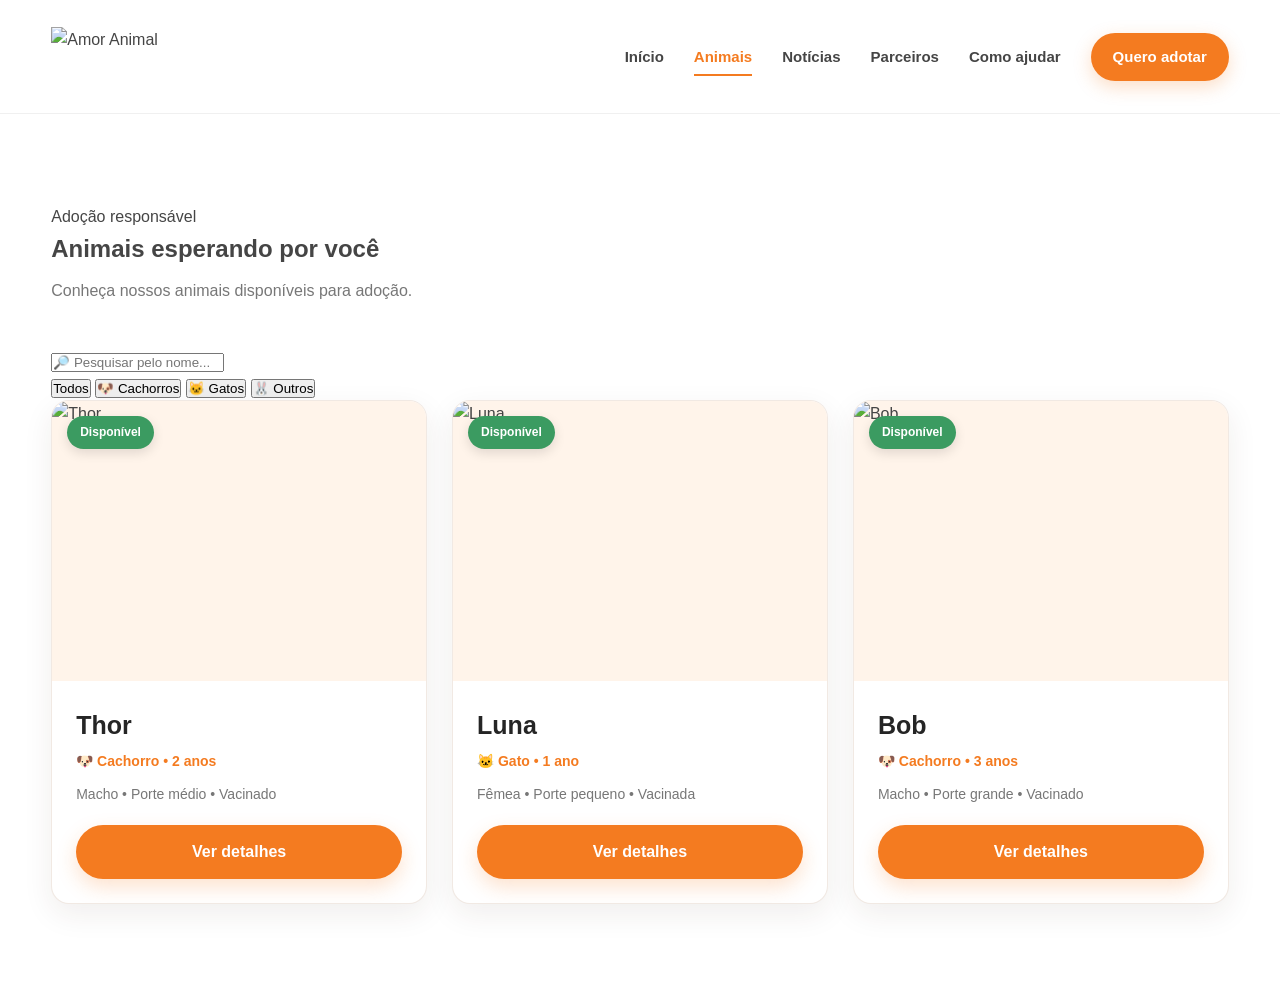
==== pages/animais.html @ cc7fd115 "first commit" ====
<!DOCTYPE html>
<html lang="pt-BR">

<head>

    <meta charset="UTF-8">

    <meta
        name="viewport"
        content="width=device-width, initial-scale=1.0"
    >

    <title>Animais para Adoção | Amor Animal</title>

    <link
        rel="stylesheet"
        href="../css/style.css"
    >

</head>

<body>

<header class="header">

    <div class="container navbar">

        <a href="../index.html" class="logo">
            <img
                src="../assets/images/logo.png"
                alt="Amor Animal"
            >
        </a>

        <button
            class="menu-toggle"
            id="menuToggle"
        >
            ☰
        </button>

        <nav class="nav" id="mainNav">

            <a href="../index.html">
                Início
            </a>

            <a href="animais.html" class="active">
                Animais
            </a>

            <a href="noticias.html">
                Notícias
            </a>

            <a href="parceiros.html">
                Parceiros
            </a>

            <a href="como-ajudar.html">
                Como ajudar
            </a>

            <a href="adocao.html" class="nav-button">
                Quero adotar
            </a>

        </nav>

    </div>

</header>


<main>

    <section class="section">

        <div class="container">

            <div class="section-header">

                <div>

                    <span class="section-tag">
                        Adoção responsável
                    </span>

                    <h1>
                        Animais esperando por você
                    </h1>

                    <p>
                        Conheça nossos animais disponíveis para adoção.
                    </p>

                </div>

            </div>


            <!-- BUSCA -->

            <div class="animal-filters">

                <input
                    type="search"
                    id="animalSearch"
                    placeholder="🔎 Pesquisar pelo nome..."
                >


                <div class="category-buttons">

                    <button
                        class="category-button active"
                        data-category="todos"
                    >
                        Todos
                    </button>

                    <button
                        class="category-button"
                        data-category="cachorro"
                    >
                        🐶 Cachorros
                    </button>

                    <button
                        class="category-button"
                        data-category="gato"
                    >
                        🐱 Gatos
                    </button>

                    <button
                        class="category-button"
                        data-category="outro"
                    >
                        🐰 Outros
                    </button>

                </div>

            </div>


            <!-- ANIMAIS -->

            <div class="animals-grid">


                <article
                    class="animal-card"
                    data-category="cachorro"
                    data-name="thor"
                >

                    <div class="animal-photo">

                        <img
                            src="../assets/images/animais/cachorro-01.jpg"
                            alt="Thor"
                        >

                        <span class="animal-status">
                            Disponível
                        </span>

                    </div>

                    <div class="animal-info">

                        <h3>
                            Thor
                        </h3>

                        <p>
                            🐶 Cachorro • 2 anos
                        </p>

                        <span class="animal-description">
                            Macho • Porte médio • Vacinado
                        </span>

                        <a
                            href="animal.html?id=thor"
                            class="btn btn-primary btn-full"
                        >
                            Ver detalhes
                        </a>

                    </div>

                </article>


                <article
                    class="animal-card"
                    data-category="gato"
                    data-name="luna"
                >

                    <div class="animal-photo">

                        <img
                            src="../assets/images/animais/gato-01.jpg"
                            alt="Luna"
                        >

                        <span class="animal-status">
                            Disponível
                        </span>

                    </div>

                    <div class="animal-info">

                        <h3>
                            Luna
                        </h3>

                        <p>
                            🐱 Gato • 1 ano
                        </p>

                        <span class="animal-description">
                            Fêmea • Porte pequeno • Vacinada
                        </span>

                        <a
                            href="animal.html?id=luna"
                            class="btn btn-primary btn-full"
                        >
                            Ver detalhes
                        </a>

                    </div>

                </article>


                <article
                    class="animal-card"
                    data-category="cachorro"
                    data-name="bob"
                >

                    <div class="animal-photo">

                        <img
                            src="../assets/images/animais/cachorro-02.jpg"
                            alt="Bob"
                        >

                        <span class="animal-status">
                            Disponível
                        </span>

                    </div>

                    <div class="animal-info">

                        <h3>
                            Bob
                        </h3>

                        <p>
                            🐶 Cachorro • 3 anos
                        </p>

                        <span class="animal-description">
                            Macho • Porte grande • Vacinado
                        </span>

                        <a
                            href="animal.html?id=bob"
                            class="btn btn-primary btn-full"
                        >
                            Ver detalhes
                        </a>

                    </div>

                </article>

            </div>

        </div>

    </section>

</main>


<script src="../js/script.js"></script>

</body>

</html>
---- css/style.css ----
/* =========================================================
   CONFORT PET
   CSS PRINCIPAL
   Versão moderna — tema laranja
========================================================= */


/* =========================================================
   VARIÁVEIS
========================================================= */

:root {

    --orange: #f47b20;
    --orange-dark: #d95f00;
    --orange-light: #fff4ea;
    --orange-soft: #ffe7d2;

    --cream: #fffaf5;

    --white: #ffffff;

    --black: #252525;

    --text: #454545;
    --text-light: #777777;

    --background: #ffffff;
    --background-light: #fffaf6;

    --border: #eee4dc;

    --success: #3b9b61;

    --radius: 16px;

    --shadow:
        0 10px 30px rgba(70, 40, 20, 0.08);

    --shadow-hover:
        0 18px 40px rgba(70, 40, 20, 0.14);

    --transition:
        all 0.3s ease;
}


/* =========================================================
   RESET
========================================================= */

* {
    margin: 0;
    padding: 0;
    box-sizing: border-box;
}


html {
    scroll-behavior: smooth;
}


body {

    font-family:
        Arial,
        Helvetica,
        sans-serif;

    background: var(--background);

    color: var(--text);

    line-height: 1.6;

    overflow-x: hidden;
}


img {

    width: 100%;

    display: block;

    object-fit: cover;
}


a {

    text-decoration: none;

    color: inherit;
}


button,
input,
select,
textarea {

    font-family: inherit;
}


/* =========================================================
   CONTAINER
========================================================= */

.container {

    width: min(1200px, 92%);

    margin: auto;
}


/* =========================================================
   HEADER
========================================================= */

.header {

    background: rgba(255, 255, 255, 0.96);

    border-bottom:
        1px solid rgba(238, 228, 220, 0.8);

    position: sticky;

    top: 0;

    z-index: 1000;

    backdrop-filter: blur(12px);
}


.navbar {

    min-height: 75px;

    display: flex;

    align-items: center;

    justify-content: space-between;
}


.logo img {

    width: 155px;

    height: 60px;

    object-fit: contain;

    transition: var(--transition);
}


.logo:hover img {

    transform: scale(1.03);
}


/* =========================================================
   MENU
========================================================= */

.nav {

    display: flex;

    align-items: center;

    gap: 30px;
}


.nav a {

    font-size: 15px;

    font-weight: 600;

    color: var(--text);

    position: relative;

    transition: var(--transition);
}


.nav a:hover,
.nav a.active {

    color: var(--orange);
}


/* Linha abaixo do menu */

.nav a:not(.nav-button)::after {

    content: "";

    position: absolute;

    left: 0;

    bottom: -7px;

    width: 0;

    height: 2px;

    background: var(--orange);

    transition: var(--transition);
}


.nav a:not(.nav-button):hover::after,
.nav a.active:not(.nav-button)::after {

    width: 100%;
}


/* =========================================================
   BOTÃO DO MENU
========================================================= */

.nav-button {

    background: var(--orange);

    color: white !important;

    padding: 12px 22px;

    border-radius: 30px;

    box-shadow:
        0 6px 18px rgba(244, 123, 32, 0.25);

    transition: var(--transition);
}


.nav-button:hover {

    background: var(--orange-dark);

    transform: translateY(-2px);

    box-shadow:
        0 10px 24px rgba(244, 123, 32, 0.30);
}


.menu-toggle {

    display: none;

    background: none;

    border: none;

    font-size: 28px;

    cursor: pointer;

    color: var(--black);
}

/* =========================================================
   HERO — IMAGEM EM CIMA E TEXTO ABAIXO
========================================================= */

.hero {
    position: relative;

    background:
        var(--cream)
        url("../assets/Images/fundo-confort-pet.png")
        center / cover no-repeat;

    padding: 0 0 70px;

    overflow: hidden;
}

/* Container do Hero */
.hero-content {
    width: 100%;
    max-width: none;

    display: flex;
    flex-direction: column;

    gap: 0;

    align-items: stretch;

    position: relative;
    z-index: 2;
}

/* =========================================================
   IMAGEM — LARGURA TOTAL
========================================================= */

.hero-image {
    width: 100%;
    max-width: 100%;

    aspect-ratio: 1126 / 386;

    border-radius: 0;

    overflow: hidden;

    background: var(--orange-soft);

    box-shadow: none;

    transform: none;

    order: 1;
}

.hero-image:hover {
    transform: none;
}

.hero-image img {
    display: block;

    width: 100%;
    height: 100%;

    object-fit: cover;
}

/* =========================================================
   TEXTO — ABAIXO DA IMAGEM
========================================================= */

.hero-text {
    order: 2;

    width: 100%;
    max-width: 900px;

    margin: 0 auto;

    padding: 55px 30px 20px;

    text-align: center;

    position: relative;
    z-index: 2;
}

/* Tag */

.hero-text .section-tag {
    display: inline-block;

    color: var(--orange);

    font-size: 13px;
    font-weight: bold;

    text-transform: uppercase;

    letter-spacing: 1.5px;

    margin-bottom: 12px;
}

/* Título */

.hero h1 {
    font-size: clamp(40px, 5vw, 64px);

    line-height: 1.05;

    letter-spacing: -1.5px;

    color: var(--black);

    margin-bottom: 25px;
}

.hero h1 span {
    color: var(--orange);

    display: block;
}

/* Texto */

.hero p {
    max-width: 750px;

    margin: 0 auto 32px;

    font-size: 18px;

    line-height: 1.7;

    color: var(--text-light);
}

/* =========================================================
   BOTÕES
========================================================= */

.hero-buttons {
    display: flex;

    justify-content: center;

    align-items: center;

    gap: 15px;

    flex-wrap: wrap;
}

/* =========================================================
   BOTÕES
========================================================= */

.btn {

    display: inline-flex;

    justify-content: center;

    align-items: center;

    padding: 14px 24px;

    min-height: 50px;

    border-radius: 30px;

    font-weight: bold;

    border: none;

    cursor: pointer;

    transition: var(--transition);
}


.btn-primary {

    background: var(--orange);

    color: white;

    box-shadow:
        0 8px 20px rgba(244, 123, 32, 0.22);
}


.btn-primary:hover {

    background: var(--orange-dark);

    transform: translateY(-2px);

    box-shadow:
        0 12px 25px rgba(244, 123, 32, 0.30);
}


.btn-secondary {

    background: white;

    color: var(--orange);

    border:
        1px solid var(--orange);
}


.btn-secondary:hover {

    background: var(--orange-light);

    transform: translateY(-2px);
}


.btn-white {

    background: white;

    color: var(--orange);

    box-shadow:
        0 8px 20px rgba(0, 0, 0, 0.10);
}


.btn-white:hover {

    background: #fff8f2;

    transform: translateY(-2px);
}


.btn-full {

    width: 100%;

    margin-top: 20px;
}


/* =========================================================
   ESTATÍSTICAS
========================================================= */

.stats {

    background: var(--white);

    border-bottom:
        1px solid var(--border);
}


.stats-grid {

    display: grid;

    grid-template-columns:
        repeat(4, 1fr);
}


.stat {

    text-align: center;

    padding: 35px 15px;

    border-right:
        1px solid var(--border);

    transition: var(--transition);
}


.stat:hover {

    background: var(--orange-light);
}


.stat:last-child {

    border-right: none;
}


.stat strong {

    display: block;

    font-size: 36px;

    line-height: 1;

    color: var(--orange);

    margin-bottom: 8px;
}


.stat span {

    color: var(--text-light);

    font-size: 14px;
}


/* =========================================================
   SEÇÕES
========================================================= */

.section {

    padding: 90px 0;
}


.section-light {

    background:
        var(--background-light);
}


/* =========================================================
   CABEÇALHO DAS SEÇÕES
========================================================= */

.section-header {

    display: flex;

    align-items: flex-end;

    justify-content: space-between;

    gap: 30px;

    margin-bottom: 45px;
}


.section-header.center {

    display: block;

    text-align: center;
}


.section-header h2 {

    font-size:
        clamp(28px, 4vw, 42px);

    color: var(--black);

    line-height: 1.2;

    letter-spacing: -0.5px;
}


.section-header p {

    margin-top: 10px;

    color: var(--text-light);

}


/* =========================================================
   SOBRE
========================================================= */

.about-grid {

    display: grid;

    grid-template-columns:
        1fr 1fr;

    gap: 60px;

    align-items: center;
}


.about-image {

    height: 410px;

    border-radius: 22px;

    overflow: hidden;

    background: var(--orange-light);

    box-shadow: var(--shadow);
}


.about-image img {

    height: 100%;

    transition:
        transform 0.5s ease;
}


.about-image:hover img {

    transform: scale(1.04);
}


.about-content h2 {

    font-size:
        clamp(30px, 4vw, 43px);

    color: var(--black);

    line-height: 1.15;

    margin-bottom: 20px;
}


.about-content p {

    margin-bottom: 15px;

    color: var(--text-light);

    line-height: 1.7;
}


.text-link {

    color: var(--orange);

    font-weight: bold;

    display: inline-block;

    margin-top: 15px;

    transition: var(--transition);
}


.text-link:hover {

    color: var(--orange-dark);

    transform: translateX(4px);
}


/* =========================================================
   ANIMAIS
========================================================= */

.animals-grid {

    display: grid;

    grid-template-columns:
        repeat(3, 1fr);

    gap: 25px;
}


.animal-card {

    background: var(--white);

    border-radius: 18px;

    overflow: hidden;

    box-shadow: var(--shadow);

    border:
        1px solid rgba(238, 228, 220, 0.8);

    transition: var(--transition);
}


.animal-card:hover {

    transform:
        translateY(-8px);

    box-shadow: var(--shadow-hover);
}


/* =========================================================
   FOTO DO ANIMAL
========================================================= */

.animal-photo {

    height: 280px;

    position: relative;

    background: var(--orange-light);

    overflow: hidden;
}


.animal-photo img {

    height: 100%;

    transition:
        transform 0.5s ease;
}


.animal-card:hover
.animal-photo img {

    transform: scale(1.05);
}


/* =========================================================
   STATUS DO ANIMAL
========================================================= */

.animal-status {

    position: absolute;

    top: 15px;

    left: 15px;

    background: var(--success);

    color: white;

    padding: 7px 13px;

    border-radius: 30px;

    font-size: 12px;

    font-weight: bold;

    box-shadow:
        0 4px 12px rgba(0, 0, 0, 0.12);
}


/* =========================================================
   INFORMAÇÕES DO ANIMAL
========================================================= */

.animal-info {

    padding: 24px;
}


.animal-info h3 {

    font-size: 25px;

    color: var(--black);

    margin-bottom: 4px;
}


.animal-info p {

    color: var(--orange);

    font-size: 14px;

    font-weight: bold;

    margin: 5px 0 10px;
}


.animal-description {

    color: var(--text-light);

    font-size: 14px;

    display: block;

    line-height: 1.6;
}


/* =========================================================
   INFORMAÇÕES EXTRAS DOS ANIMAIS
========================================================= */

.animal-meta {

    display: flex;

    gap: 8px;

    flex-wrap: wrap;

    margin:
        7px 0 12px;
}


.animal-meta span {

    background: var(--orange-light);

    color: var(--orange-dark);

    padding: 5px 9px;

    border-radius: 20px;

    font-size: 12px;

    font-weight: bold;
}


.animal-location {

    color: var(--text-light);

    font-size: 13px;

    margin-top: 8px;
}


/* =========================================================
   COMO AJUDAR
========================================================= */

.help-grid {

    display: grid;

    grid-template-columns:
        repeat(4, 1fr);

    gap: 20px;
}


.help-card {

    padding: 32px 26px;

    border:
        1px solid var(--border);

    border-radius: 18px;

    background: var(--white);

    box-shadow:
        0 5px 20px rgba(70, 40, 20, 0.04);

    transition: var(--transition);
}


.help-card:hover {

    border-color: var(--orange);

    transform:
        translateY(-8px);

    box-shadow: var(--shadow-hover);
}


/* =========================================================
   ÍCONES
========================================================= */

.help-icon {

    width: 58px;

    height: 58px;

    display: flex;

    align-items: center;

    justify-content: center;

    background: var(--orange-light);

    border-radius: 16px;

    font-size: 28px;

    margin-bottom: 20px;

    transition: var(--transition);
}


.help-card:hover
.help-icon {

    transform: scale(1.05);

    background: var(--orange-soft);
}


.help-card h3 {

    color: var(--black);

    margin-bottom: 10px;

    font-size: 20px;
}


.help-card p {

    color: var(--text-light);

    font-size: 14px;

    line-height: 1.6;
}


.help-card a {

    display: inline-block;

    color: var(--orange);

    font-weight: bold;

    margin-top: 15px;

    transition: var(--transition);
}


.help-card a:hover {

    color: var(--orange-dark);

    transform: translateX(4px);
}


/* =========================================================
   NOTÍCIAS
========================================================= */

.news-grid {

    display: grid;

    grid-template-columns:
        repeat(3, 1fr);

    gap: 25px;
}


.news-card {

    background: var(--white);

    border:
        1px solid var(--border);

    border-radius: 18px;

    overflow: hidden;

    box-shadow:
        0 5px 20px rgba(70, 40, 20, 0.04);

    transition: var(--transition);
}


.news-card:hover {

    transform:
        translateY(-6px);

    box-shadow:
        var(--shadow-hover);
}


.news-card > img {

    height: 230px;

    transition:
        transform 0.5s ease;
}


.news-card:hover > img {

    transform: scale(1.04);
}


.news-content {

    padding: 24px;
}


.news-content small {

    color: var(--orange);

    font-weight: bold;

    text-transform: uppercase;

    font-size: 12px;

    letter-spacing: 0.8px;
}


.news-content h3 {

    color: var(--black);

    margin:
        8px 0;

    line-height: 1.3;

    font-size: 20px;
}


.news-content p {

    color: var(--text-light);

    font-size: 14px;

    line-height: 1.6;
}


.news-content a {

    display: inline-block;

    color: var(--orange);

    font-weight: bold;

    margin-top: 15px;

    transition: var(--transition);
}


.news-content a:hover {

    color: var(--orange-dark);

    transform: translateX(4px);
}


/* =========================================================
   PARCEIROS
========================================================= */

.partners-grid {

    display: grid;

    grid-template-columns:
        repeat(5, 1fr);

    gap: 20px;
}


.partner {

    height: 120px;

    background:
        var(--background-light);

    border:
        1px solid var(--border);

    border-radius: var(--radius);

    display: flex;

    align-items: center;

    justify-content: center;

    color: #999;

    font-weight: bold;

    transition: var(--transition);
}


.partner:hover {

    border-color: var(--orange);

    background: var(--orange-light);

    transform:
        translateY(-4px);
}


/* =========================================================
   CTA FINAL
========================================================= */

.cta {

    background:
        linear-gradient(
            135deg,
            var(--orange),
            var(--orange-dark)
        );

    padding: 75px 0;

    color: white;

    position: relative;

    overflow: hidden;
}


.cta-content {

    display: flex;

    align-items: center;

    justify-content: space-between;

    gap: 30px;

    position: relative;

    z-index: 2;
}


.cta h2 {

    font-size:
        clamp(28px, 4vw, 42px);

    line-height: 1.15;
}


.cta p {

    margin-top: 8px;

    opacity: 0.9;
}


/* =========================================================
   FOOTER
========================================================= */

.footer {

    background: #252525;

    color: white;

    padding-top: 70px;
}


.footer-grid {

    display: grid;

    grid-template-columns:
        2fr 1fr 1fr 1fr;

    gap: 40px;
}


.footer-logo {

    color: var(--orange);

    font-size: 27px;

    font-weight: bold;

    margin-bottom: 15px;
}


.footer p {

    color: #aaa;

    font-size: 14px;

    line-height: 1.7;
}


.footer h3 {

    margin-bottom: 15px;

    font-size: 17px;
}


.footer a {

    display: block;

    color: #aaa;

    margin-bottom: 8px;

    font-size: 14px;

    transition: var(--transition);
}


.footer a:hover {

    color: var(--orange);

    transform: translateX(3px);
}


.copyright {

    border-top:
        1px solid #444;

    margin-top: 45px;

    padding: 20px 0;

    text-align: center;
}


.copyright p {

    color: #888;

    font-size: 13px;
}


/* =========================================================
   TABLET
========================================================= */

@media (max-width: 900px) {

    /* MENU */

    .menu-toggle {

        display: block;
    }


    .nav {

        display: none;

        position: absolute;

        top: 75px;

        left: 0;

        width: 100%;

        background:
            rgba(255, 255, 255, 0.98);

        padding: 25px;

        flex-direction: column;

        gap: 20px;

        box-shadow: var(--shadow);

        backdrop-filter: blur(10px);
    }


    .nav.show {

        display: flex;
    }


    .nav-button {

        width: 100%;

        text-align: center;
    }


    /* HERO */

    .hero-content {

        grid-template-columns: 1fr;
    }


    .hero-text {

        text-align: center;
    }


    .hero p {

        margin-left: auto;

        margin-right: auto;
    }


    .hero-buttons {

        justify-content: center;
    }


    /* SOBRE */

    .about-grid {

        grid-template-columns: 1fr;
    }


    /* ANIMAIS */

    .animals-grid,
    .news-grid {

        grid-template-columns:
            repeat(2, 1fr);
    }


    /* AJUDA */

    .help-grid {

        grid-template-columns:
            repeat(2, 1fr);
    }


    /* PARCEIROS */

    .partners-grid {

        grid-template-columns:
            repeat(3, 1fr);
    }


    /* FOOTER */

    .footer-grid {

        grid-template-columns:
            repeat(2, 1fr);
    }

}


/* =========================================================
   CELULAR
========================================================= */

@media (max-width: 600px) {

    /* CONTAINER */

    .container {

        width: 90%;
    }


    /* HEADER */

    .navbar {

        min-height: 70px;
    }


    .logo img {

        width: 140px;

        height: 55px;
    }


    .nav {

        top: 70px;
    }


    /* SEÇÕES */

    .section {

        padding:
            60px 0;
    }


    /* HERO */

   .hero {

    padding:
        60px 0;
}


.hero h1 {

    font-size: 38px;

    letter-spacing:
        -0.8px;
}


.hero p {

    font-size: 16px;
}


.hero-buttons {

    flex-direction: column;

    width: 100%;
}


.hero-buttons .btn {

    width: 100%;
}


.hero-image {

    width: 100%;

    aspect-ratio: 1126 / 386;

    height: auto;

    transform: none;

    border-radius: 0;
}


.hero-image:hover {

    transform: none;
}
    /* ESTATÍSTICAS */

    .stats-grid {

        grid-template-columns:
            repeat(2, 1fr);
    }


    .stat {

        padding:
            25px 10px;
    }


    .stat strong {

        font-size: 30px;
    }


    .stat:nth-child(2) {

        border-right: none;
    }


    .stat:nth-child(3) {

        border-top:
            1px solid var(--border);
    }


    .stat:nth-child(4) {

        border-top:
            1px solid var(--border);

        border-right: none;
    }


    /* CABEÇALHO */

    .section-header {

        display: block;
    }


    .section-header .text-link {

        margin-top: 15px;
    }


    /* SOBRE */

    .about-image {

        height: 300px;
    }


    /* ANIMAIS */

    .animals-grid,
    .news-grid,
    .help-grid {

        grid-template-columns: 1fr;
    }


    .animal-photo {

        height: 280px;
    }


    /* PARCEIROS */

    .partners-grid {

        grid-template-columns:
            repeat(2, 1fr);
    }


    .partner {

        height: 100px;
    }


    /* CTA */

    .cta {

        padding:
            60px 0;
    }


    .cta-content {

        flex-direction: column;

        text-align: center;
    }


    .cta .btn {

        width: 100%;
    }


    /* FOOTER */

    .footer-grid {

        grid-template-columns: 1fr;

        text-align: center;

        gap: 30px;
    }


    .footer {

        padding-top: 55px;
    }


    .copyright {

        margin-top: 35px;
    }

}


/* =========================================================
   ACESSIBILIDADE / FOCO
========================================================= */

a:focus-visible,
button:focus-visible {

    outline:
        3px solid var(--orange);

    outline-offset: 4px;
}


/* =========================================================
   SELEÇÃO DE TEXTO
========================================================= */

::selection {

    background: var(--orange);

    color: white;
}


/* Paleta da Identidade Visual */
:root {
    --laranja-principal: #f47b20;
    --laranja-escuro: #d95f00;
    --fundo-hero: #fff8f3;
    --texto-escuro: #222222;
    --texto-suave: #666666;
    --borda: #eeeeee;
    --radius: 12px;
}

/* Header alinhado à imagem */
.header {
    background: #ffffff;
    padding: 1.2rem 0;
    border-bottom: 1px solid #f0f0f0;
}
.header-container {
    max-width: 1200px;
    margin: 0 auto;
    display: flex;
    justify-content: space-between;
    align-items: center;
    padding: 0 1.5rem;
}
.logo-text {
    font-size: 1.4rem;
    font-weight: 700;
    color: var(--texto-escuro);
    text-decoration: none;
}
.nav-menu ul {
    display: flex;
    align-items: center;
    gap: 2rem;
    list-style: none;
}
.nav-menu a {
    text-decoration: none;
    color: var(--texto-escuro);
    font-weight: 500;
    font-size: 0.95rem;
    position: relative;
    padding-bottom: 4px;
}
/* Link Ativo sublinhado em Laranja */
.nav-menu a.active {
    color: var(--laranja-principal);
    border-bottom: 2px solid var(--laranja-principal);
}
/* Botão estilo pill */
.nav-menu .btn-nav {
    background-color: var(--laranja-principal);
    color: #ffffff !important;
    padding: 0.6rem 1.4rem;
    border-radius: 50px;
    font-weight: 600;
    border-bottom: none;
}
.nav-menu .btn-nav:hover {
    background-color: var(--laranja-escuro);
}

/* Estilo da Seção Hero idêntico ao da tela principal */
.hero-section {
    background-color: var(--fundo-hero);
    padding: 4rem 1.5rem;
}
.hero-container {
    max-width: 1200px;
    margin: 0 auto;
    display: flex;
    align-items: center;
    justify-content: space-between;
    gap: 2rem;
}
.hero-tag {
    color: var(--laranja-principal);
    font-size: 0.85rem;
    font-weight: 700;
    letter-spacing: 1px;
    text-transform: uppercase;
    margin-bottom: 0.8rem;
    display: block;
}
.hero-title {
    font-size: 3rem;
    line-height: 1.15;
    color: var(--texto-escuro);
    font-weight: 800;
    margin-bottom: 1rem;
}
.hero-title .highlight {
    color: var(--laranja-principal);
}
.hero-subtitle {
    color: var(--texto-suave);
    font-size: 1.1rem;
    max-width: 500px;
    line-height: 1.5;
}
.hero-media {
    width: 45%;
    background-color: #fde8d7;
    border-radius: 24px;
    overflow: hidden;
    height: 380px;
}
.hero-image {
        width: 100%;
        aspect-ratio: 4383 / 1526;
        height: auto;

        transform: none;
        border-radius: 22px;
    }

    .hero-image:hover {
        transform: none;
    }

}
}

/* Seção Por que ser Parceiro */
.why-partner-section, .partners-list-section, .how-to-partner-section, .partner-form-section {
    padding: 4rem 1.5rem;
}

.cards-grid, .partners-grid, .steps-grid {
    display: grid;
    grid-template-columns: repeat(auto-fit, minmax(260px, 1fr));
    gap: 1.5rem;
    margin-top: 2rem;
}

.feature-card, .partner-card, .step-card {
    background-color: var(--ffffff, #ffffff);
    border: 1px solid var(--eeeeee, #eeeeee);
    border-radius: 12px;
    padding: 1.8rem;
    box-shadow: 0 4px 12px rgba(0, 0, 0, 0.04);
    transition: transform 0.2s ease, box-shadow 0.2s ease;
}

.feature-card:hover, .partner-card:hover {
    transform: translateY(-4px);
    box-shadow: 0 8px 20px rgba(0, 0, 0, 0.08);
}

.card-icon {
    font-size: 2.2rem;
    margin-bottom: 1rem;
}

/* Cards de Parceiros */
.partner-logo-box {
    height: 100px;
    background-color: #fff3e9;
    border-radius: 8px;
    display: flex;
    align-items: center;
    justify-content: center;
    margin-bottom: 1.2rem;
}

.partner-logo-placeholder {
    font-weight: 700;
    color: #f47b20;
    font-size: 1.1rem;
}

.partner-category {
    font-size: 0.8rem;
    color: #777777;
    text-transform: uppercase;
    letter-spacing: 0.5px;
    font-weight: 600;
}

/* Etapas */
.step-card {
    position: relative;
}

.step-number {
    display: inline-block;
    width: 36px;
    height: 36px;
    background-color: #f47b20;
    color: #ffffff;
    border-radius: 50%;
    text-align: center;
    line-height: 36px;
    font-weight: 700;
    margin-bottom: 1rem;
}

.steps-action {
    text-align: center;
    margin-top: 2.5rem;
}

/* Formulário de Parceria */
.partner-form-section {
    background-color: #fff3e9;
}

.form-container-box {
    background-color: #ffffff;
    padding: 2.5rem;
    border-radius: 12px;
    box-shadow: 0 4px 16px rgba(0,0,0,0.06);
    max-width: 800px;
    margin: 0 auto;
}

.form-grid {
    display: grid;
    grid-template-columns: repeat(auto-fit, minmax(240px, 1fr));
    gap: 1.2rem;
}

.form-group {
    display: flex;
    flex-direction: column;
    margin-bottom: 1.2rem;
}

.form-group label {
    font-size: 0.9rem;
    font-weight: 600;
    color: #222222;
    margin-bottom: 0.4rem;
}

.form-group input, .form-group select, .form-group textarea {
    padding: 0.75rem 1rem;
    border: 1px solid #eeeeee;
    border-radius: 8px;
    font-size: 0.95rem;
    outline: none;
    transition: border-color 0.2s;
}

.form-group input:focus, .form-group select:focus, .form-group textarea:focus {
    border-color: #f47b20;
}

.btn-submit {
    background-color: #f47b20;
    color: #ffffff;
    border: none;
    padding: 0.9rem 2rem;
    font-size: 1rem;
    font-weight: 700;
    border-radius: 50px;
    cursor: pointer;
    width: 100%;
    transition: background-color 0.2s;
}

.btn-submit:hover {
    background-color: #d95f00;
}

.error-text {
    color: #d95f00;
    font-size: 0.8rem;
    margin-top: 0.3rem;
}

.alert-success {
    background-color: #e8f5e9;
    color: #3b9b61;
    border: 1px solid #3b9b61;
    padding: 1rem;
    border-radius: 8px;
    font-weight: 600;
    margin-bottom: 1.5rem;
}


/* Seções de Como Ajudar */
.ways-to-help-section, .donation-section, .volunteer-section {
    padding: 4rem 1.5rem;
}

/* Área de Doações */
.donation-box {
    background-color: #fff3e9;
    border-radius: 12px;
    padding: 3rem 2rem;
    max-width: 900px;
    margin: 0 auto;
}

.donation-purposes {
    display: flex;
    flex-wrap: wrap;
    justify-content: center;
    gap: 1.5rem;
    margin: 2rem 0;
}

.purpose-item {
    background-color: #ffffff;
    border: 1px solid #eeeeee;
    padding: 0.8rem 1.2rem;
    border-radius: 50px;
    display: flex;
    align-items: center;
    gap: 0.5rem;
    font-weight: 600;
    color: #444444;
    box-shadow: 0 2px 6px rgba(0,0,0,0.04);
}

.purpose-icon {
    font-size: 1.2rem;
}

/* Bloco PIX */
.pix-card {
    background-color: #ffffff;
    border-radius: 12px;
    padding: 2rem;
    text-align: center;
    box-shadow: 0 4px 12px rgba(0,0,0,0.06);
    max-width: 600px;
    margin: 0 auto;
}

.pix-card h3 {
    color: #222222;
    margin-bottom: 0.5rem;
}

.pix-card p {
    color: #777777;
    font-size: 0.95rem;
    margin-bottom: 1.2rem;
}

.pix-input-group {
    display: flex;
    gap: 0.5rem;
    justify-content: center;
}

.pix-input-group input {
    width: 70%;
    padding: 0.75rem 1rem;
    border: 1px dashed #f47b20;
    background-color: #fff3e9;
    color: #d95f00;
    font-weight: 700;
    border-radius: 8px;
    font-size: 0.85rem;
    text-align: center;
}

.btn-copy {
    background-color: #3b9b61;
    color: #ffffff;
    border: none;
    padding: 0.75rem 1.2rem;
    border-radius: 8px;
    font-weight: 700;
    cursor: pointer;
    transition: background-color 0.2s;
}

.btn-copy:hover {
    background-color: #2e7a4c;
}

.copy-alert {
    display: block;
    color: #3b9b61;
    font-size: 0.85rem;
    font-weight: 600;
    margin-top: 0.8rem;
}


/* Seção do Formulário de Adoção */
.adoption-form-section {
    padding: 4rem 1.5rem;
    background-color: #fff3e9;
}

.form-fieldset {
    border: 1px solid #eeeeee;
    border-radius: 12px;
    padding: 1.8rem;
    margin-bottom: 2rem;
    background-color: #ffffff;
}

.fieldset-title {
    font-weight: 700;
    color: #f47b20;
    padding: 0 0.5rem;
    font-size: 1.1rem;
}

.margin-top-group {
    margin-top: 1rem;
}

/* Checkboxes estilizados */
.checkbox-group {
    margin-bottom: 0.8rem;
}

.checkbox-label {
    display: flex;
    align-items: flex-start;
    gap: 0.6rem;
    font-size: 0.95rem;
    color: #444444;
    cursor: pointer;
}

.checkbox-label input[type="checkbox"] {
    accent-color: #f47b20;
    width: 18px;
    height: 18px;
    margin-top: 2px;
}

/* Botão Grande de Submissão */
.form-submit-container {
    text-align: center;
    margin-top: 2rem;
}

.btn-submit-large {
    background-color: #f47b20;
    color: #ffffff;
    border: none;
    padding: 1rem 3rem;
    font-size: 1.1rem;
    font-weight: 700;
    border-radius: 50px;
    cursor: pointer;
    transition: background-color 0.2s ease, transform 0.2s ease;
    width: 100%;
    max-width: 400px;
}

.btn-submit-large:hover {
    background-color: #d95f00;
    transform: translateY(-2px);
}
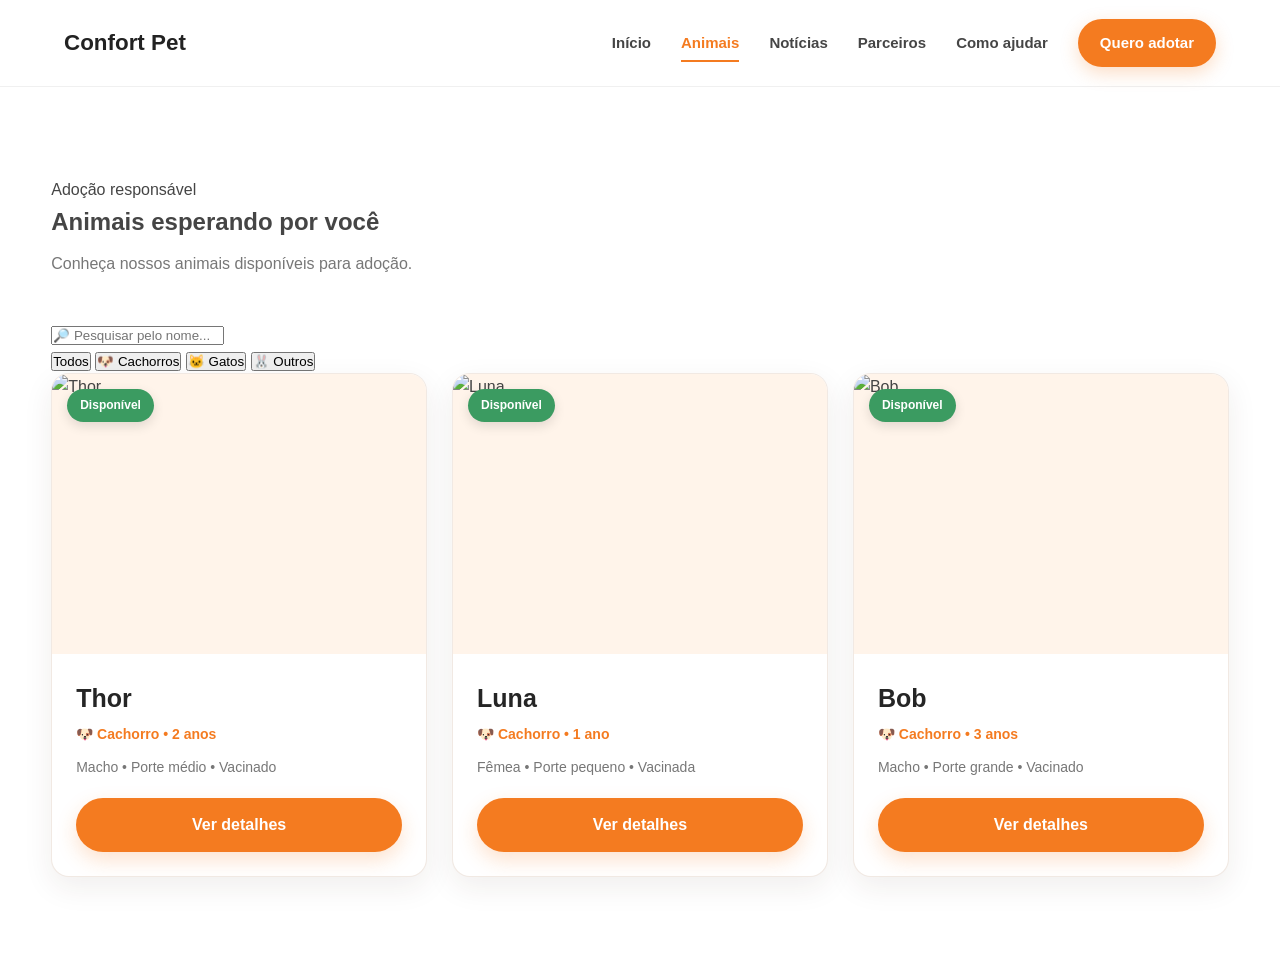
==== commit 4c89f051: "Sua mensagem descrevendo as alterações" ====
--- a/pages/animais.html
+++ b/pages/animais.html
@@ -11,7 +11,7 @@
         content="width=device-width, initial-scale=1.0"
     >
 
-    <title>Animais para Adoção | Amor Animal</title>
+    <title>Animais para Adoção | Confort Pet</title>
 
     <link
         rel="stylesheet"
@@ -23,15 +23,11 @@
 <body>
 
 <header class="header">
-
-    <div class="container navbar">
-
-        <a href="../index.html" class="logo">
-            <img
-                src="../assets/images/logo.png"
-                alt="Amor Animal"
-            >
-        </a>
+        <div class="header-container">
+
+            <a href="../index.html" class="logo" aria-label="Confort Pet - Página inicial">
+                <span class="logo-text">Confort Pet</span>
+            </a>
 
         <button
             class="menu-toggle"
@@ -160,7 +156,7 @@
                     <div class="animal-photo">
 
                         <img
-                            src="../assets/images/animais/cachorro-01.jpg"
+                            src="../assets/images/thor.jpeg"
                             alt="Thor"
                         >
 
@@ -198,14 +194,14 @@
 
                 <article
                     class="animal-card"
-                    data-category="gato"
+                    data-category="cachorro"
                     data-name="luna"
                 >
 
                     <div class="animal-photo">
 
                         <img
-                            src="../assets/images/animais/gato-01.jpg"
+                            src="../assets/images/luna.jpeg"
                             alt="Luna"
                         >
 
@@ -222,7 +218,7 @@
                         </h3>
 
                         <p>
-                            🐱 Gato • 1 ano
+                            🐶 Cachorro • 1 ano
                         </p>
 
                         <span class="animal-description">
@@ -250,7 +246,7 @@
                     <div class="animal-photo">
 
                         <img
-                            src="../assets/images/animais/cachorro-02.jpg"
+                            src="../assets/images/bob.jpeg"
                             alt="Bob"
                         >
 
--- a/css/style.css
+++ b/css/style.css
@@ -670,33 +670,103 @@
 ========================================================= */
 
 .about-grid {
-
     display: grid;
+    /* Usa colunas flexíveis que se ajustam em telas menores */
+    grid-template-columns: repeat(auto-fit, minmax(320px, 1fr));
+    gap: 60px;
+    align-items: center;
+}
+
+.about-image {
+    /* Define o tamanho proporcional exato da sua imagem original */
+    width: 100%;
+    max-width: 743px;
+    
+    /* aspect-ratio replica exatamente a proporção da imagem enviada */
+    aspect-ratio: 743 / 812; 
+    
+    /* Remove restrições de altura fixa que estavam cortando o topo/base */
+    height: auto; 
+    
+    border-radius: 22px;
+    overflow: hidden;
+    background: var(--orange-light);
+    box-shadow: var(--shadow);
+}
+
+.about-image img {
+    width: 100%;
+    height: 100%;
+    
+    /* Garante que a arte inteira preencha sem distorções */
+    object-fit: cover;
+    object-position: center;
+    
+    transition: transform 0.5s ease;
+}
+
+.about-image:hover img {
+    transform: scale(1.04);
+}
+
+/* =========================================================
+   ANIMAIS
+========================================================= */
+
+.animals-grid {
+
+    display: grid;
 
     grid-template-columns:
-        1fr 1fr;
-
-    gap: 60px;
-
-    align-items: center;
-}
-
-
-.about-image {
-
-    height: 410px;
-
-    border-radius: 22px;
+        repeat(3, 1fr);
+
+    gap: 25px;
+}
+
+
+.animal-card {
+
+    background: var(--white);
+
+    border-radius: 18px;
 
     overflow: hidden;
 
+    box-shadow: var(--shadow);
+
+    border:
+        1px solid rgba(238, 228, 220, 0.8);
+
+    transition: var(--transition);
+}
+
+
+.animal-card:hover {
+
+    transform:
+        translateY(-8px);
+
+    box-shadow: var(--shadow-hover);
+}
+
+
+/* =========================================================
+   FOTO DO ANIMAL
+========================================================= */
+
+.animal-photo {
+
+    height: 280px;
+
+    position: relative;
+
     background: var(--orange-light);
 
-    box-shadow: var(--shadow);
-}
-
-
-.about-image img {
+    overflow: hidden;
+}
+
+
+.animal-photo img {
 
     height: 100%;
 
@@ -705,90 +775,165 @@
 }
 
 
-.about-image:hover img {
-
-    transform: scale(1.04);
-}
-
-
-.about-content h2 {
-
-    font-size:
-        clamp(30px, 4vw, 43px);
+.animal-card:hover
+.animal-photo img {
+
+    transform: scale(1.05);
+}
+
+
+/* =========================================================
+   STATUS DO ANIMAL
+========================================================= */
+
+.animal-status {
+
+    position: absolute;
+
+    top: 15px;
+
+    left: 15px;
+
+    background: var(--success);
+
+    color: white;
+
+    padding: 7px 13px;
+
+    border-radius: 30px;
+
+    font-size: 12px;
+
+    font-weight: bold;
+
+    box-shadow:
+        0 4px 12px rgba(0, 0, 0, 0.12);
+}
+
+
+/* =========================================================
+   INFORMAÇÕES DO ANIMAL
+========================================================= */
+
+.animal-info {
+
+    padding: 24px;
+}
+
+
+.animal-info h3 {
+
+    font-size: 25px;
 
     color: var(--black);
 
-    line-height: 1.15;
-
-    margin-bottom: 20px;
-}
-
-
-.about-content p {
-
-    margin-bottom: 15px;
+    margin-bottom: 4px;
+}
+
+
+.animal-info p {
+
+    color: var(--orange);
+
+    font-size: 14px;
+
+    font-weight: bold;
+
+    margin: 5px 0 10px;
+}
+
+
+.animal-description {
 
     color: var(--text-light);
 
-    line-height: 1.7;
-}
-
-
-.text-link {
-
-    color: var(--orange);
+    font-size: 14px;
+
+    display: block;
+
+    line-height: 1.6;
+}
+
+
+/* =========================================================
+   INFORMAÇÕES EXTRAS DOS ANIMAIS
+========================================================= */
+
+.animal-meta {
+
+    display: flex;
+
+    gap: 8px;
+
+    flex-wrap: wrap;
+
+    margin:
+        7px 0 12px;
+}
+
+
+.animal-meta span {
+
+    background: var(--orange-light);
+
+    color: var(--orange-dark);
+
+    padding: 5px 9px;
+
+    border-radius: 20px;
+
+    font-size: 12px;
 
     font-weight: bold;
-
-    display: inline-block;
-
-    margin-top: 15px;
+}
+
+
+.animal-location {
+
+    color: var(--text-light);
+
+    font-size: 13px;
+
+    margin-top: 8px;
+}
+
+
+/* =========================================================
+   COMO AJUDAR
+========================================================= */
+
+.help-grid {
+
+    display: grid;
+
+    grid-template-columns:
+        repeat(4, 1fr);
+
+    gap: 20px;
+}
+
+
+.help-card {
+
+    padding: 32px 26px;
+
+    border:
+        1px solid var(--border);
+
+    border-radius: 18px;
+
+    background: var(--white);
+
+    box-shadow:
+        0 5px 20px rgba(70, 40, 20, 0.04);
 
     transition: var(--transition);
 }
 
 
-.text-link:hover {
-
-    color: var(--orange-dark);
-
-    transform: translateX(4px);
-}
-
-
-/* =========================================================
-   ANIMAIS
-========================================================= */
-
-.animals-grid {
-
-    display: grid;
-
-    grid-template-columns:
-        repeat(3, 1fr);
-
-    gap: 25px;
-}
-
-
-.animal-card {
-
-    background: var(--white);
-
-    border-radius: 18px;
-
-    overflow: hidden;
-
-    box-shadow: var(--shadow);
-
-    border:
-        1px solid rgba(238, 228, 220, 0.8);
-
-    transition: var(--transition);
-}
-
-
-.animal-card:hover {
+.help-card:hover {
+
+    border-color: var(--orange);
 
     transform:
         translateY(-8px);
@@ -798,198 +943,6 @@
 
 
 /* =========================================================
-   FOTO DO ANIMAL
-========================================================= */
-
-.animal-photo {
-
-    height: 280px;
-
-    position: relative;
-
-    background: var(--orange-light);
-
-    overflow: hidden;
-}
-
-
-.animal-photo img {
-
-    height: 100%;
-
-    transition:
-        transform 0.5s ease;
-}
-
-
-.animal-card:hover
-.animal-photo img {
-
-    transform: scale(1.05);
-}
-
-
-/* =========================================================
-   STATUS DO ANIMAL
-========================================================= */
-
-.animal-status {
-
-    position: absolute;
-
-    top: 15px;
-
-    left: 15px;
-
-    background: var(--success);
-
-    color: white;
-
-    padding: 7px 13px;
-
-    border-radius: 30px;
-
-    font-size: 12px;
-
-    font-weight: bold;
-
-    box-shadow:
-        0 4px 12px rgba(0, 0, 0, 0.12);
-}
-
-
-/* =========================================================
-   INFORMAÇÕES DO ANIMAL
-========================================================= */
-
-.animal-info {
-
-    padding: 24px;
-}
-
-
-.animal-info h3 {
-
-    font-size: 25px;
-
-    color: var(--black);
-
-    margin-bottom: 4px;
-}
-
-
-.animal-info p {
-
-    color: var(--orange);
-
-    font-size: 14px;
-
-    font-weight: bold;
-
-    margin: 5px 0 10px;
-}
-
-
-.animal-description {
-
-    color: var(--text-light);
-
-    font-size: 14px;
-
-    display: block;
-
-    line-height: 1.6;
-}
-
-
-/* =========================================================
-   INFORMAÇÕES EXTRAS DOS ANIMAIS
-========================================================= */
-
-.animal-meta {
-
-    display: flex;
-
-    gap: 8px;
-
-    flex-wrap: wrap;
-
-    margin:
-        7px 0 12px;
-}
-
-
-.animal-meta span {
-
-    background: var(--orange-light);
-
-    color: var(--orange-dark);
-
-    padding: 5px 9px;
-
-    border-radius: 20px;
-
-    font-size: 12px;
-
-    font-weight: bold;
-}
-
-
-.animal-location {
-
-    color: var(--text-light);
-
-    font-size: 13px;
-
-    margin-top: 8px;
-}
-
-
-/* =========================================================
-   COMO AJUDAR
-========================================================= */
-
-.help-grid {
-
-    display: grid;
-
-    grid-template-columns:
-        repeat(4, 1fr);
-
-    gap: 20px;
-}
-
-
-.help-card {
-
-    padding: 32px 26px;
-
-    border:
-        1px solid var(--border);
-
-    border-radius: 18px;
-
-    background: var(--white);
-
-    box-shadow:
-        0 5px 20px rgba(70, 40, 20, 0.04);
-
-    transition: var(--transition);
-}
-
-
-.help-card:hover {
-
-    border-color: var(--orange);
-
-    transform:
-        translateY(-8px);
-
-    box-shadow: var(--shadow-hover);
-}
-
-
-/* =========================================================
    ÍCONES
 ========================================================= */
 
@@ -1073,123 +1026,107 @@
 ========================================================= */
 
 .news-grid {
-
     display: grid;
-
-    grid-template-columns:
-        repeat(3, 1fr);
-
+    grid-template-columns: repeat(3, 1fr);
     gap: 25px;
 }
 
-
 .news-card {
-
     background: var(--white);
-
-    border:
-        1px solid var(--border);
-
+    border: 1px solid var(--border);
     border-radius: 18px;
-
     overflow: hidden;
-
-    box-shadow:
-        0 5px 20px rgba(70, 40, 20, 0.04);
-
+    box-shadow: 0 5px 20px rgba(70, 40, 20, 0.04);
     transition: var(--transition);
 }
 
-
 .news-card:hover {
-
-    transform:
-        translateY(-6px);
-
-    box-shadow:
-        var(--shadow-hover);
-}
-
-
+    transform: translateY(-6px);
+    box-shadow: var(--shadow-hover);
+}
+
+/* IMAGEM DO CARD */
 .news-card > img {
-
+    display: block;
+    width: 100%;
     height: 230px;
-
-    transition:
-        transform 0.5s ease;
-}
-
+    object-fit: cover;
+    object-position: center;
+    transition: transform 0.5s ease;
+}
 
 .news-card:hover > img {
-
     transform: scale(1.04);
 }
 
-
 .news-content {
-
     padding: 24px;
 }
 
-
 .news-content small {
-
     color: var(--orange);
-
     font-weight: bold;
-
     text-transform: uppercase;
-
     font-size: 12px;
-
     letter-spacing: 0.8px;
 }
 
-
 .news-content h3 {
-
     color: var(--black);
-
-    margin:
-        8px 0;
-
+    margin: 8px 0;
     line-height: 1.3;
-
     font-size: 20px;
 }
 
-
 .news-content p {
-
     color: var(--text-light);
-
     font-size: 14px;
-
     line-height: 1.6;
 }
 
-
 .news-content a {
-
     display: inline-block;
-
     color: var(--orange);
-
     font-weight: bold;
-
     margin-top: 15px;
-
     transition: var(--transition);
 }
 
-
 .news-content a:hover {
-
     color: var(--orange-dark);
-
     transform: translateX(4px);
 }
 
+
+/* =========================
+   RESPONSIVIDADE
+   ========================= */
+
+@media (max-width: 900px) {
+
+    .news-grid {
+        grid-template-columns: repeat(2, 1fr);
+    }
+
+}
+
+
+@media (max-width: 600px) {
+
+    .news-grid {
+        grid-template-columns: 1fr;
+        gap: 20px;
+    }
+
+    .news-card > img {
+        height: 220px;
+    }
+
+    .news-content {
+        padding: 20px;
+    }
+
+}
 
 /* =========================================================
    PARCEIROS
@@ -1921,8 +1858,7 @@
         transform: none;
     }
 
-}
-}
+
 
 /* Seção Por que ser Parceiro */
 .why-partner-section, .partners-list-section, .how-to-partner-section, .partner-form-section {
